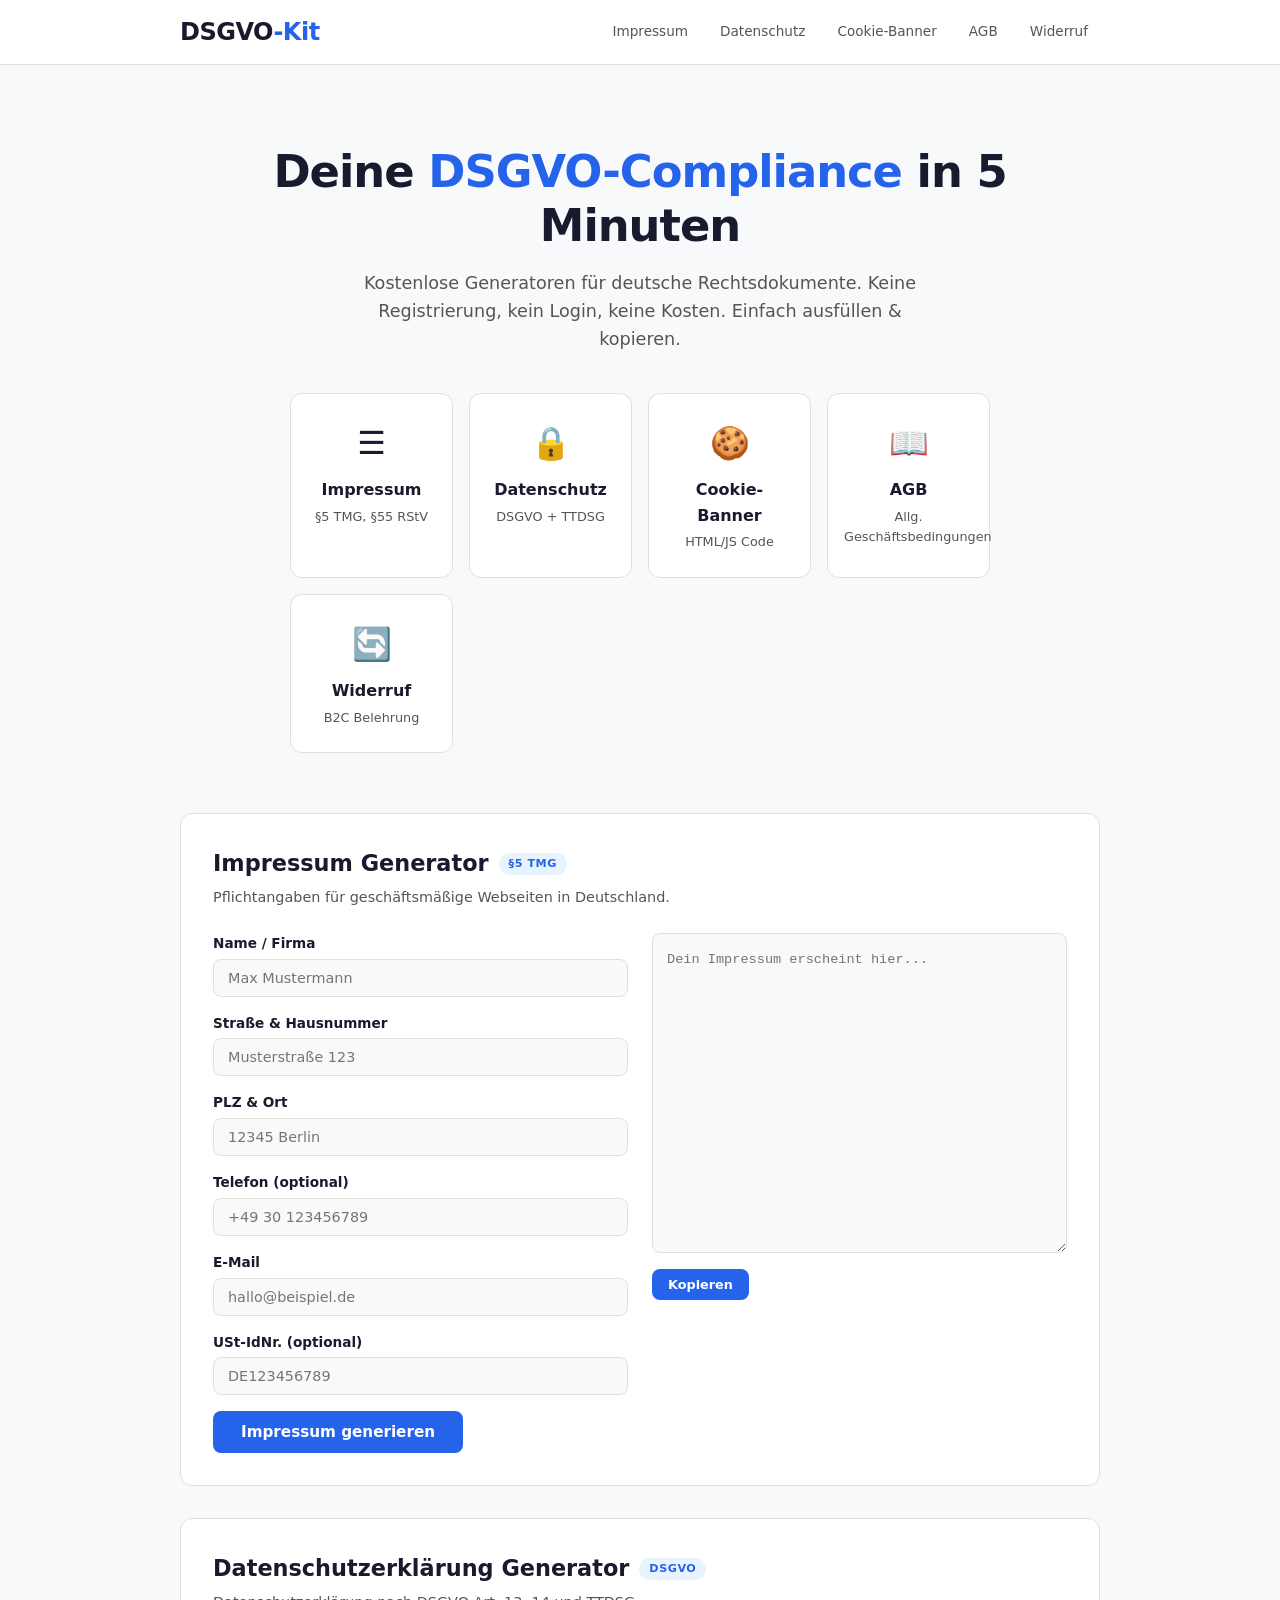
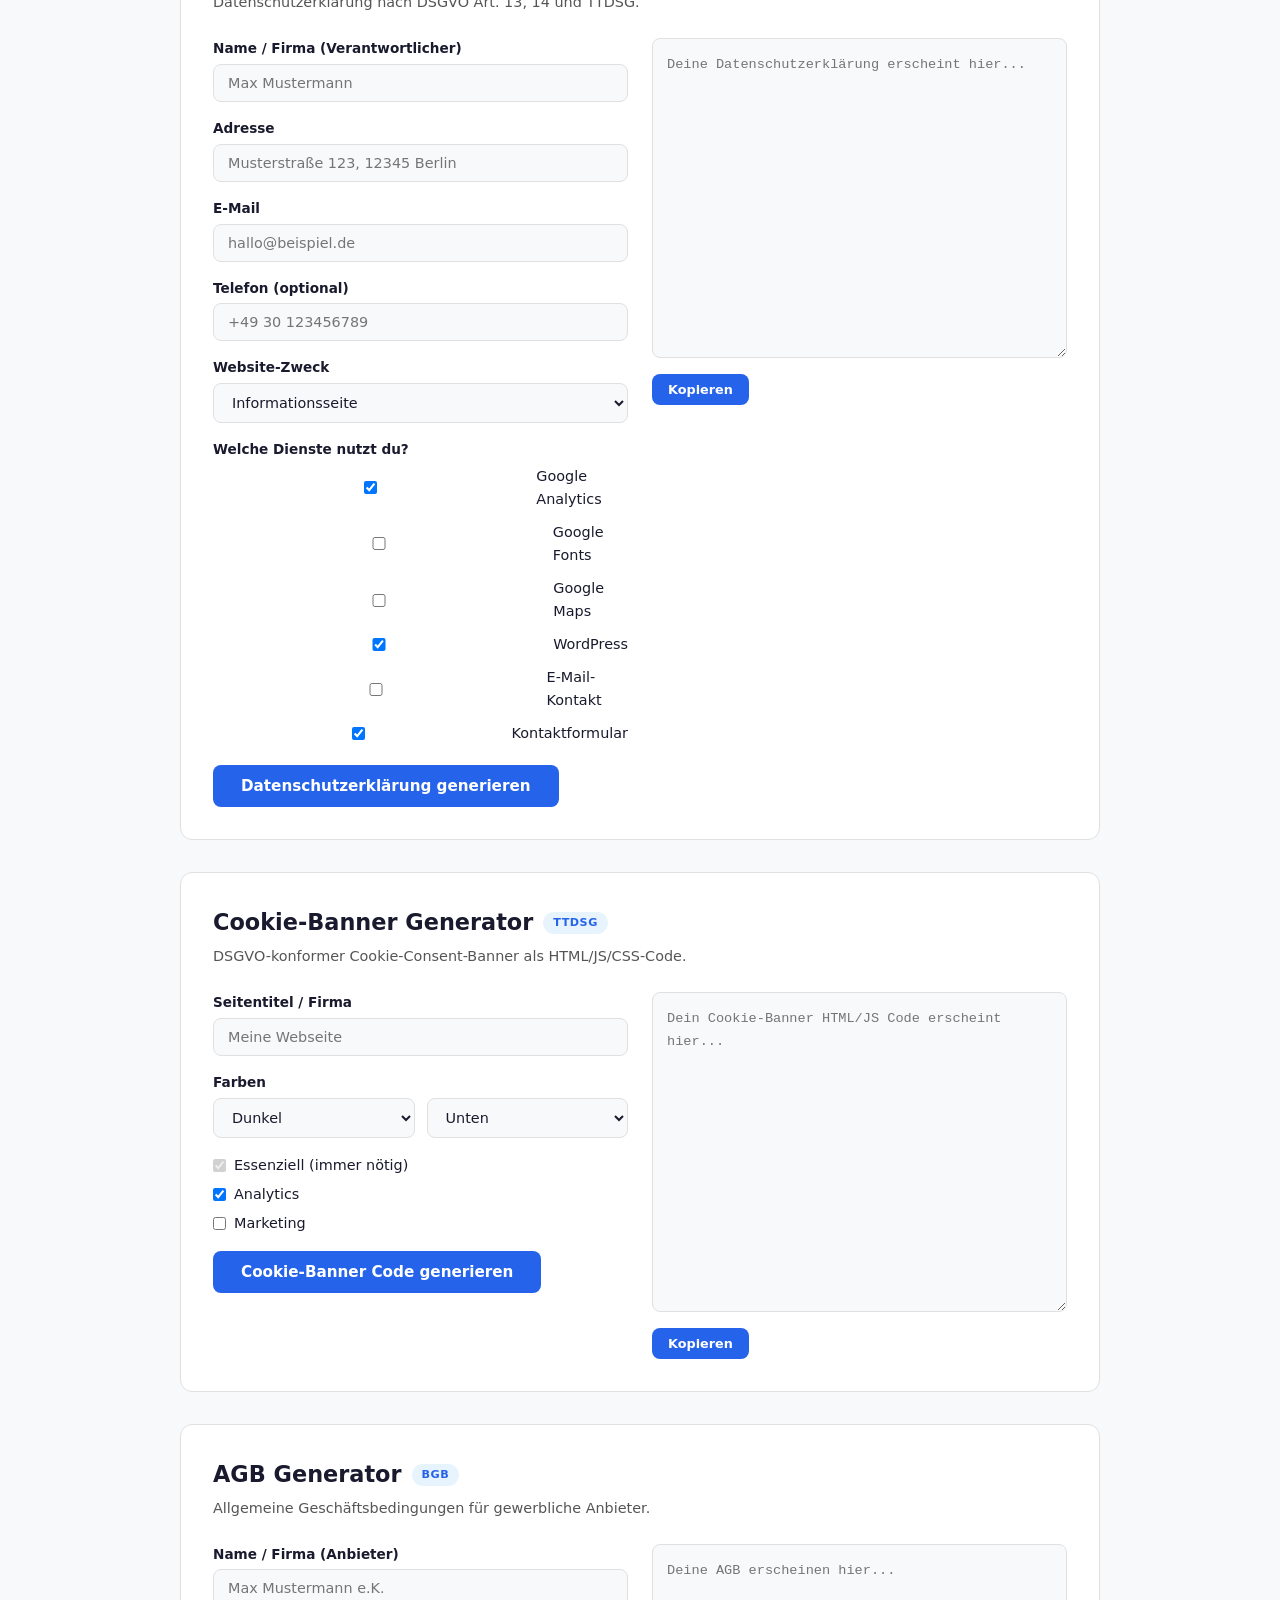
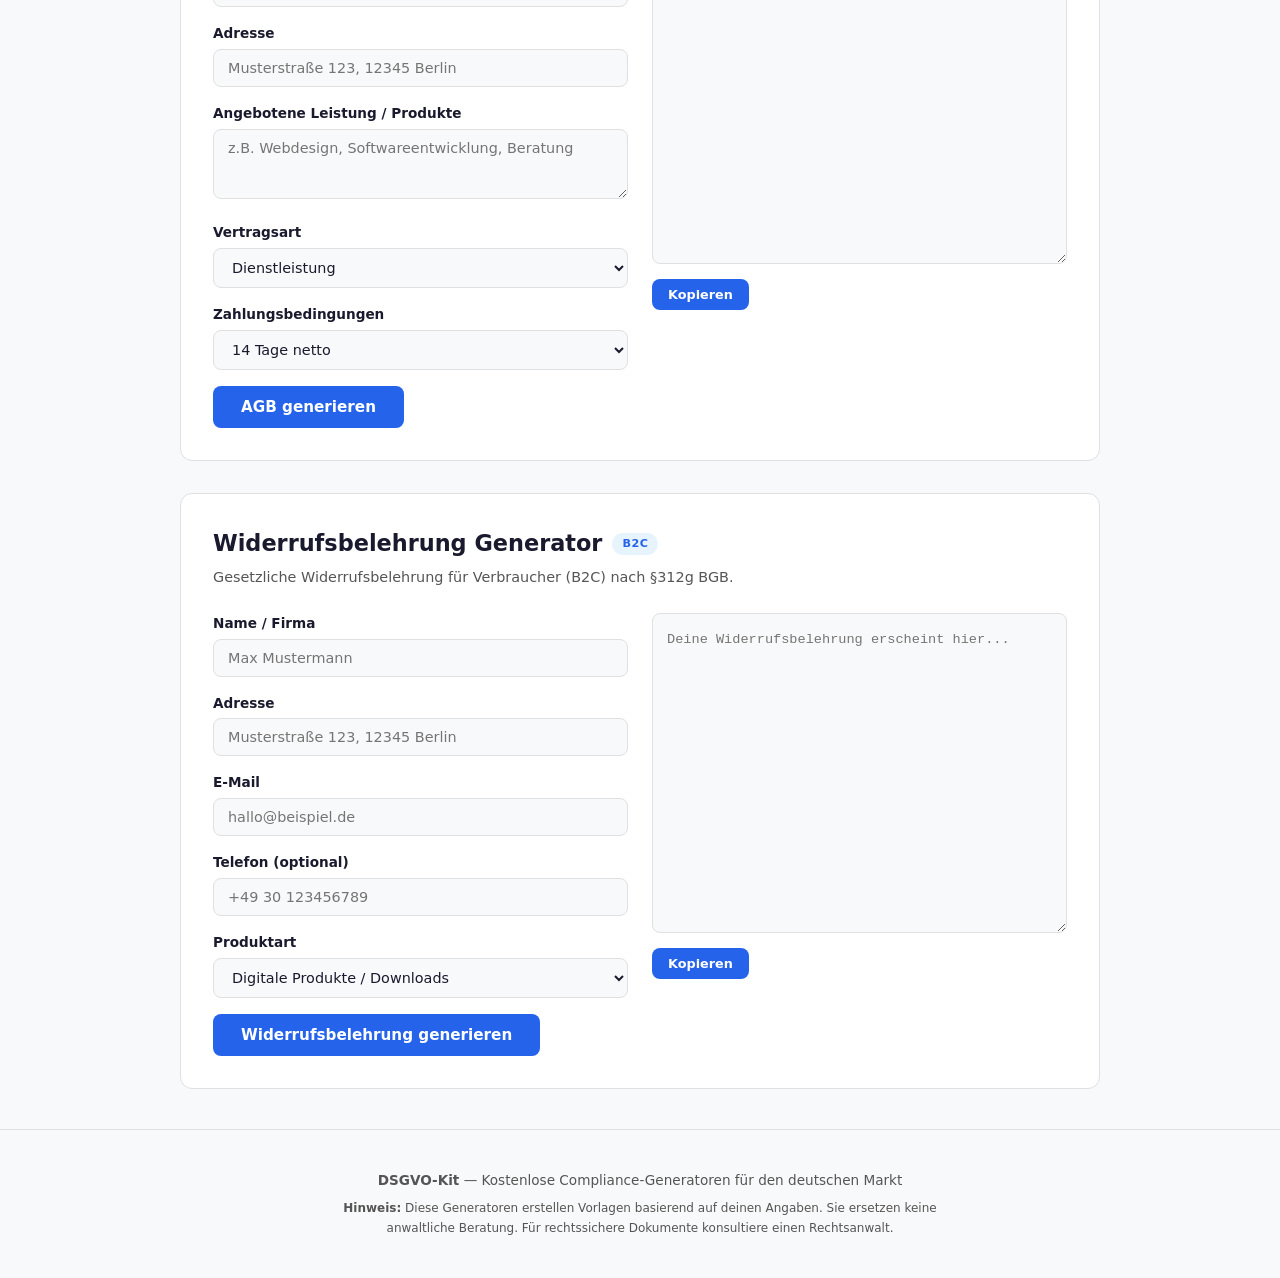
==== index.html @ 8b3e4a61 "Initial: DSGVO-Kit German compliance generators" ====
<!DOCTYPE html>
<html lang="de">
<head>
<meta charset="UTF-8">
<meta name="viewport" content="width=device-width, initial-scale=1.0">
<title>DSGVO-Kit — Deutsche Compliance Generatoren</title>
<meta name="description" content="Kostenlose Generatoren für Impressum, Datenschutzerklärung, Cookie-Banner, AGB und Widerrufsbelehrung. DSGVO-konform, deutsch, kein Login.">
<link rel="stylesheet" href="style.css">
</head>
<body>
<header>
<div class="container header-inner">
<div class="logo">DSGVO<span>-Kit</span></div>
<nav>
<a href="#impressum">Impressum</a>
<a href="#datenschutz">Datenschutz</a>
<a href="#cookie">Cookie-Banner</a>
<a href="#agb">AGB</a>
<a href="#widerruf">Widerruf</a>
</nav>
</div>
</header>

<section class="hero">
<div class="container">
<h1>Deine <span class="accent">DSGVO-Compliance</span> in 5 Minuten</h1>
<p>Kostenlose Generatoren für deutsche Rechtsdokumente. Keine Registrierung, kein Login, keine Kosten. Einfach ausfüllen &amp; kopieren.</p>
<div class="hero-grid">
<a href="#impressum" class="hero-card">
<div class="hero-card-icon">&#9776;</div>
<h3>Impressum</h3>
<p>§5 TMG, §55 RStV</p>
</a>
<a href="#datenschutz" class="hero-card">
<div class="hero-card-icon">&#128274;</div>
<h3>Datenschutz</h3>
<p>DSGVO + TTDSG</p>
</a>
<a href="#cookie" class="hero-card">
<div class="hero-card-icon">&#127850;</div>
<h3>Cookie-Banner</h3>
<p>HTML/JS Code</p>
</a>
<a href="#agb" class="hero-card">
<div class="hero-card-icon">&#128214;</div>
<h3>AGB</h3>
<p>Allg. Geschäftsbedingungen</p>
</a>
<a href="#widerruf" class="hero-card">
<div class="hero-card-icon">&#128260;</div>
<h3>Widerruf</h3>
<p>B2C Belehrung</p>
</a>
</div>
</div>
</section>

<main class="container">

<!-- IMPRESSUM -->
<section id="impressum" class="generator">
<h2>Impressum Generator <span class="badge">§5 TMG</span></h2>
<p class="gen-desc">Pflichtangaben für geschäftsmäßige Webseiten in Deutschland.</p>
<div class="gen-layout">
<div class="gen-form">
<div class="form-group">
<label>Name / Firma</label>
<input type="text" id="imp-name" placeholder="Max Mustermann">
</div>
<div class="form-group">
<label>Straße &amp; Hausnummer</label>
<input type="text" id="imp-street" placeholder="Musterstraße 123">
</div>
<div class="form-group">
<label>PLZ &amp; Ort</label>
<input type="text" id="imp-city" placeholder="12345 Berlin">
</div>
<div class="form-group">
<label>Telefon (optional)</label>
<input type="text" id="imp-phone" placeholder="+49 30 123456789">
</div>
<div class="form-group">
<label>E-Mail</label>
<input type="email" id="imp-email" placeholder="hallo@beispiel.de">
</div>
<div class="form-group">
<label>USt-IdNr. (optional)</label>
<input type="text" id="imp-ust" placeholder="DE123456789">
</div>
<button class="btn" onclick="generateImpressum()">Impressum generieren</button>
</div>
<div class="gen-output">
<textarea id="imp-output" readonly placeholder="Dein Impressum erscheint hier..."></textarea>
<button class="btn btn-small" onclick="copyOutput('imp-output')">Kopieren</button>
</div>
</div>
</section>

<!-- DATENSCHUTZ -->
<section id="datenschutz" class="generator">
<h2>Datenschutzerklärung Generator <span class="badge">DSGVO</span></h2>
<p class="gen-desc">Datenschutzerklärung nach DSGVO Art. 13, 14 und TTDSG.</p>
<div class="gen-layout">
<div class="gen-form">
<div class="form-group">
<label>Name / Firma (Verantwortlicher)</label>
<input type="text" id="ds-name" placeholder="Max Mustermann">
</div>
<div class="form-group">
<label>Adresse</label>
<input type="text" id="ds-addr" placeholder="Musterstraße 123, 12345 Berlin">
</div>
<div class="form-group">
<label>E-Mail</label>
<input type="email" id="ds-email" placeholder="hallo@beispiel.de">
</div>
<div class="form-group">
<label>Telefon (optional)</label>
<input type="text" id="ds-phone" placeholder="+49 30 123456789">
</div>
<div class="form-group">
<label>Website-Zweck</label>
<select id="ds-purpose">
<option value="info">Informationsseite</option>
<option value="shop">Onlineshop</option>
<option value="service">Dienstleistung</option>
<option value="blog">Blog / Content</option>
<option value="other">Sonstiges</option>
</select>
</div>
<div class="form-group">
<label>Welche Dienste nutzt du?</label>
<div class="checkbox-group">
<label><input type="checkbox" id="ds-ga" checked> Google Analytics</label>
<label><input type="checkbox" id="ds-gfonts"> Google Fonts</label>
<label><input type="checkbox" id="ds-gmaps"> Google Maps</label>
<label><input type="checkbox" id="ds-wp" checked> WordPress</label>
<label><input type="checkbox" id="ds-mail"> E-Mail-Kontakt</label>
<label><input type="checkbox" id="ds-contact" checked> Kontaktformular</label>
</div>
</div>
<button class="btn" onclick="generateDatenschutz()">Datenschutzerklärung generieren</button>
</div>
<div class="gen-output">
<textarea id="ds-output" readonly placeholder="Deine Datenschutzerklärung erscheint hier..."></textarea>
<button class="btn btn-small" onclick="copyOutput('ds-output')">Kopieren</button>
</div>
</div>
</section>

<!-- COOKIE-BANNER -->
<section id="cookie" class="generator">
<h2>Cookie-Banner Generator <span class="badge">TTDSG</span></h2>
<p class="gen-desc">DSGVO-konformer Cookie-Consent-Banner als HTML/JS/CSS-Code.</p>
<div class="gen-layout">
<div class="gen-form">
<div class="form-group">
<label>Seitentitel / Firma</label>
<input type="text" id="cb-name" placeholder="Meine Webseite">
</div>
<div class="form-group">
<label>Farben</label>
<div class="form-row">
<select id="cb-theme">
<option value="dark">Dunkel</option>
<option value="light">Hell</option>
<option value="primary">Primärfarbe</option>
</select>
<select id="cb-position">
<option value="bottom">Unten</option>
<option value="top">Oben</option>
<option value="modal">Modal</option>
</select>
</div>
</div>
<div class="checkbox-group">
<label><input type="checkbox" id="cb-functional" checked disabled> Essenziell (immer nötig)</label>
<label><input type="checkbox" id="cb-analytics" checked> Analytics</label>
<label><input type="checkbox" id="cb-marketing"> Marketing</label>
</div>
<button class="btn" onclick="generateCookieBanner()">Cookie-Banner Code generieren</button>
</div>
<div class="gen-output">
<textarea id="cb-output" readonly placeholder="Dein Cookie-Banner HTML/JS Code erscheint hier..." style="font-family: monospace;"></textarea>
<button class="btn btn-small" onclick="copyOutput('cb-output')">Kopieren</button>
</div>
</div>
</section>

<!-- AGB -->
<section id="agb" class="generator">
<h2>AGB Generator <span class="badge">BGB</span></h2>
<p class="gen-desc">Allgemeine Geschäftsbedingungen für gewerbliche Anbieter.</p>
<div class="gen-layout">
<div class="gen-form">
<div class="form-group">
<label>Name / Firma (Anbieter)</label>
<input type="text" id="agb-name" placeholder="Max Mustermann e.K.">
</div>
<div class="form-group">
<label>Adresse</label>
<input type="text" id="agb-addr" placeholder="Musterstraße 123, 12345 Berlin">
</div>
<div class="form-group">
<label>Angebotene Leistung / Produkte</label>
<textarea id="agb-services" rows="3" placeholder="z.B. Webdesign, Softwareentwicklung, Beratung"></textarea>
</div>
<div class="form-group">
<label>Vertragsart</label>
<select id="agb-type">
<option value="service">Dienstleistung</option>
<option value="digital">Digitale Produkte</option>
<option value="physical">Physische Produkte</option>
<option value="mixed">Beides</option>
</select>
</div>
<div class="form-group">
<label>Zahlungsbedingungen</label>
<select id="agb-payment">
<option value="14">14 Tage netto</option>
<option value="30">30 Tage netto</option>
<option value="sofort">Sofort fällig</option>
<option value="vorkasse">Vorkasse</option>
</select>
</div>
<button class="btn" onclick="generateAGB()">AGB generieren</button>
</div>
<div class="gen-output">
<textarea id="agb-output" readonly placeholder="Deine AGB erscheinen hier..."></textarea>
<button class="btn btn-small" onclick="copyOutput('agb-output')">Kopieren</button>
</div>
</div>
</section>

<!-- WIDERRUF -->
<section id="widerruf" class="generator">
<h2>Widerrufsbelehrung Generator <span class="badge">B2C</span></h2>
<p class="gen-desc">Gesetzliche Widerrufsbelehrung für Verbraucher (B2C) nach §312g BGB.</p>
<div class="gen-layout">
<div class="gen-form">
<div class="form-group">
<label>Name / Firma</label>
<input type="text" id="wi-name" placeholder="Max Mustermann">
</div>
<div class="form-group">
<label>Adresse</label>
<input type="text" id="wi-addr" placeholder="Musterstraße 123, 12345 Berlin">
</div>
<div class="form-group">
<label>E-Mail</label>
<input type="email" id="wi-email" placeholder="hallo@beispiel.de">
</div>
<div class="form-group">
<label>Telefon (optional)</label>
<input type="text" id="wi-phone" placeholder="+49 30 123456789">
</div>
<div class="form-group">
<label>Produktart</label>
<select id="wi-type">
<option value="digital">Digitale Produkte / Downloads</option>
<option value="physical">Physische Produkte (Waren)</option>
<option value="service">Dienstleistungen</option>
<option value="mixed">Verschiedenes</option>
</select>
</div>
<button class="btn" onclick="generateWiderruf()">Widerrufsbelehrung generieren</button>
</div>
<div class="gen-output">
<textarea id="wi-output" readonly placeholder="Deine Widerrufsbelehrung erscheint hier..."></textarea>
<button class="btn btn-small" onclick="copyOutput('wi-output')">Kopieren</button>
</div>
</div>
</section>

</main>

<footer>
<div class="container footer-inner">
<p><strong>DSGVO-Kit</strong> — Kostenlose Compliance-Generatoren für den deutschen Markt</p>
<p class="footer-meta">
<strong>Hinweis:</strong> Diese Generatoren erstellen Vorlagen basierend auf deinen Angaben. Sie ersetzen keine anwaltliche Beratung. Für rechtssichere Dokumente konsultiere einen Rechtsanwalt.
</p>
</div>
</footer>

<script src="script.js"></script>
</body>
</html>
---- style.css ----
*{margin:0;padding:0;box-sizing:border-box}
:root{--bg:#f8f9fa;--surface:#fff;--text:#1a1a2e;--text2:#555;--border:#e0e0e0;--accent:#2563eb;--accent2:#1d4ed8;--btn-text:#fff;--badge-bg:#e8f4fd;--badge-text:#2563eb;--shadow:0 2px 12px rgba(0,0,0,.08);--radius:12px}
@media(prefers-color-scheme:dark){:root{--bg:#0f172a;--surface:#1e293b;--text:#f1f5f9;--text2:#94a3b8;--border:#334155;--accent:#3b82f6;--accent2:#60a5fa;--badge-bg:#1e3a5f;--badge-text:#60a5fa;--shadow:0 2px 12px rgba(0,0,0,.3)}}
html{scroll-behavior:smooth;scroll-padding-top:80px}
body{font-family:-apple-system,BlinkMacSystemFont,'Segoe UI',system-ui,sans-serif;background:var(--bg);color:var(--text);line-height:1.6}
.container{max-width:960px;margin:0 auto;padding:0 20px}

header{background:var(--surface);border-bottom:1px solid var(--border);position:sticky;top:0;z-index:100;backdrop-filter:blur(8px)}
.header-inner{display:flex;align-items:center;justify-content:space-between;height:64px}
.logo{font-size:1.5rem;font-weight:800;letter-spacing:-.5px}
.logo span{color:var(--accent)}
nav{display:flex;gap:8px;flex-wrap:wrap}
nav a{color:var(--text2);text-decoration:none;font-size:.85rem;padding:6px 12px;border-radius:8px;transition:all .2s;font-weight:500}
nav a:hover{color:var(--accent);background:var(--badge-bg)}

.hero{padding:80px 0 60px;text-align:center}
.hero h1{font-size:2.8rem;font-weight:800;letter-spacing:-1px;margin-bottom:16px;line-height:1.2}
.hero .accent{color:var(--accent)}
.hero p{font-size:1.1rem;color:var(--text2);max-width:600px;margin:0 auto 40px}
.hero-grid{display:grid;grid-template-columns:repeat(auto-fit,minmax(160px,1fr));gap:16px;max-width:700px;margin:0 auto}
.hero-card{background:var(--surface);border:1px solid var(--border);border-radius:var(--radius);padding:24px 16px;text-decoration:none;color:var(--text);transition:all .25s}
.hero-card:hover{transform:translateY(-3px);box-shadow:var(--shadow);border-color:var(--accent)}
.hero-card-icon{font-size:2rem;margin-bottom:8px}
.hero-card h3{font-size:1rem;font-weight:700;margin-bottom:4px}
.hero-card p{font-size:.8rem;color:var(--text2);margin:0}

.generator{border:1px solid var(--border);border-radius:var(--radius);background:var(--surface);padding:32px;margin-bottom:32px;scroll-margin-top:80px}
.generator h2{font-size:1.4rem;font-weight:700;margin-bottom:4px;display:flex;align-items:center;gap:10px;flex-wrap:wrap}
.badge{font-size:.7rem;font-weight:600;background:var(--badge-bg);color:var(--badge-text);padding:2px 10px;border-radius:20px;text-transform:uppercase;letter-spacing:.5px}
.gen-desc{color:var(--text2);font-size:.9rem;margin-bottom:24px}
.gen-layout{display:grid;grid-template-columns:1fr 1fr;gap:24px}
@media(max-width:700px){.gen-layout{grid-template-columns:1fr}}

.form-group{margin-bottom:16px}
.form-group label{display:block;font-size:.85rem;font-weight:600;margin-bottom:4px;color:var(--text)}
.form-group input,.form-group select,.form-group textarea{width:100%;padding:10px 14px;border:1px solid var(--border);border-radius:8px;font-size:.9rem;background:var(--bg);color:var(--text);transition:border-color .2s;font-family:inherit}
.form-group input:focus,.form-group select:focus,.form-group textarea:focus{outline:none;border-color:var(--accent)}
.form-row{display:grid;grid-template-columns:1fr 1fr;gap:12px}
.checkbox-group{display:flex;flex-direction:column;gap:6px;margin-bottom:16px}
.checkbox-group label{display:flex;align-items:center;gap:8px;font-weight:400;font-size:.9rem;cursor:pointer}

.btn{display:inline-flex;align-items:center;justify-content:center;padding:12px 28px;background:var(--accent);color:var(--btn-text);border:none;border-radius:8px;font-size:.95rem;font-weight:600;cursor:pointer;transition:all .2s;font-family:inherit}
.btn:hover{background:var(--accent2);transform:translateY(-1px)}
.btn-small{padding:8px 16px;font-size:.8rem;margin-top:8px}
.gen-output textarea{width:100%;height:320px;padding:14px;border:1px solid var(--border);border-radius:8px;font-size:.85rem;line-height:1.7;resize:vertical;background:var(--bg);color:var(--text)}
.gen-output textarea:read-only{cursor:default}

footer{text-align:center;padding:40px 20px;border-top:1px solid var(--border);margin-top:40px}
footer p{font-size:.85rem;color:var(--text2)}
.footer-meta{margin-top:8px;font-size:.75rem;max-width:600px;margin-left:auto;margin-right:auto}
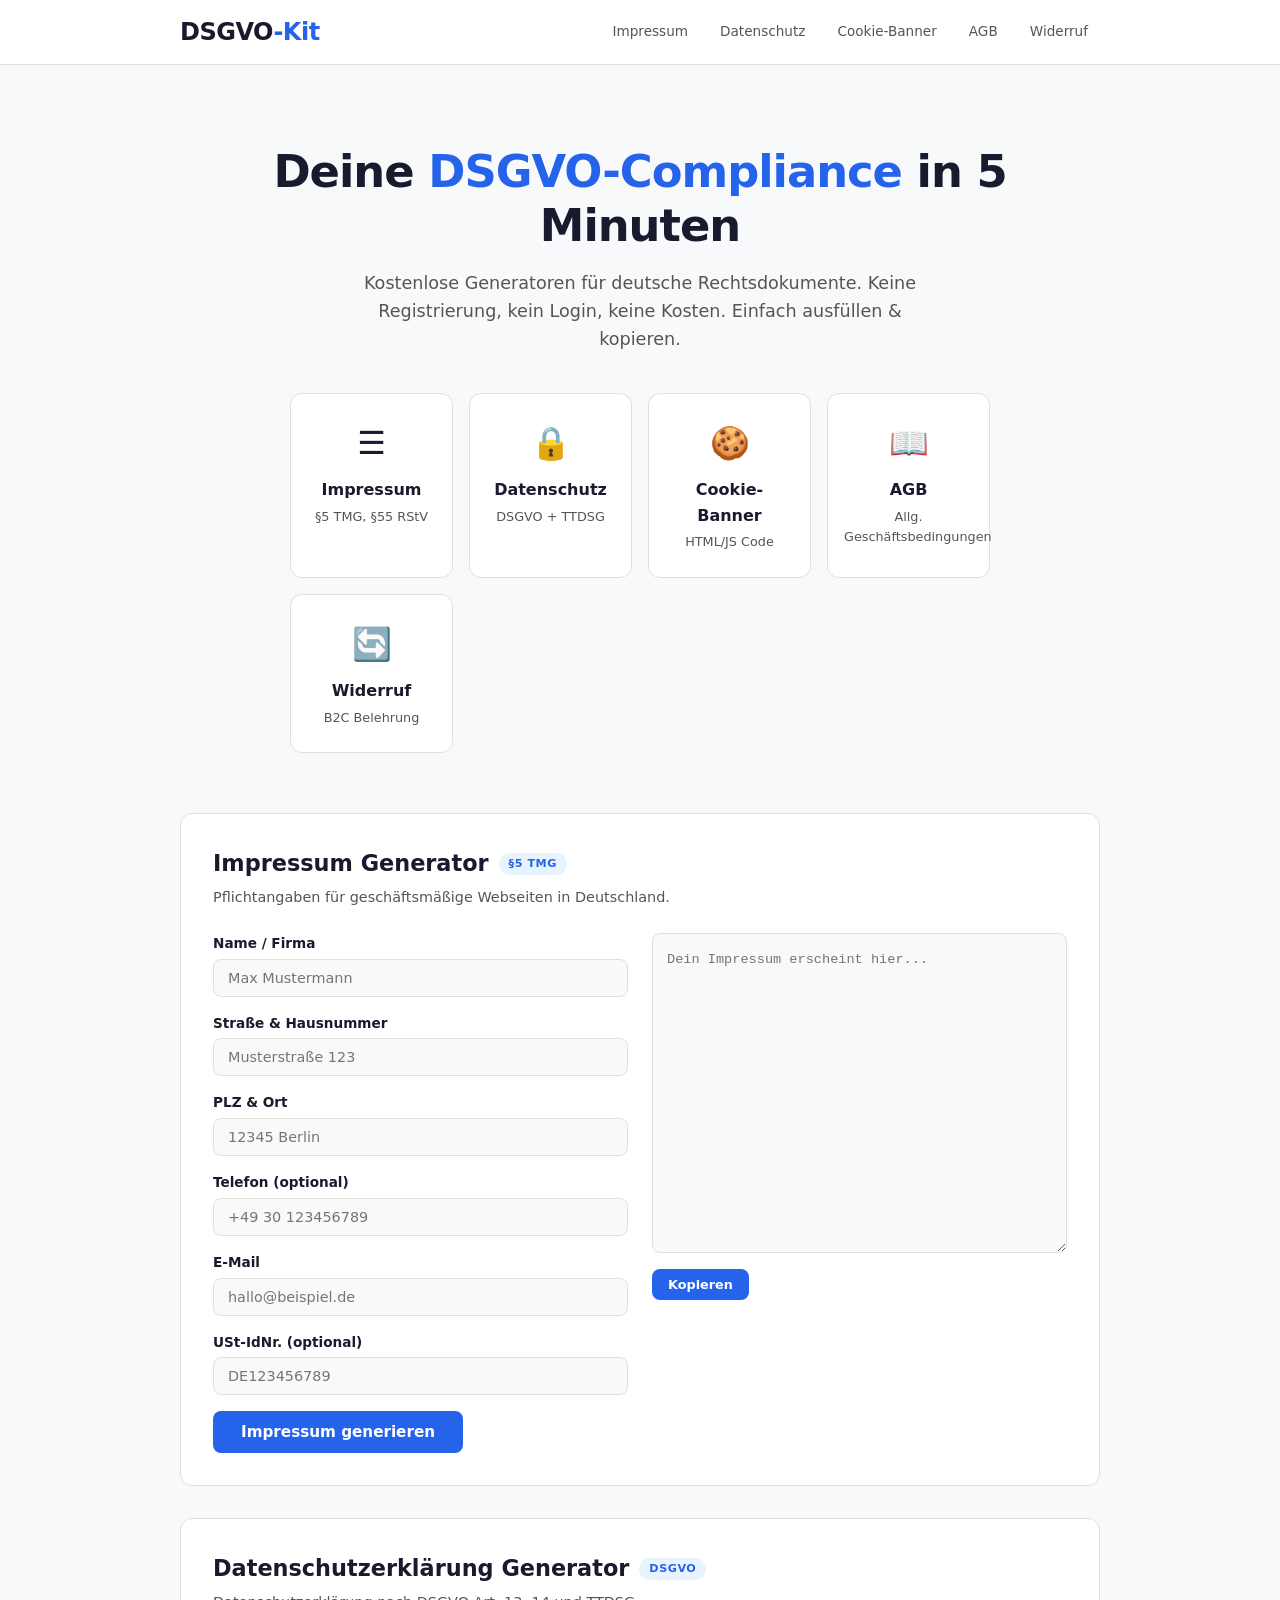
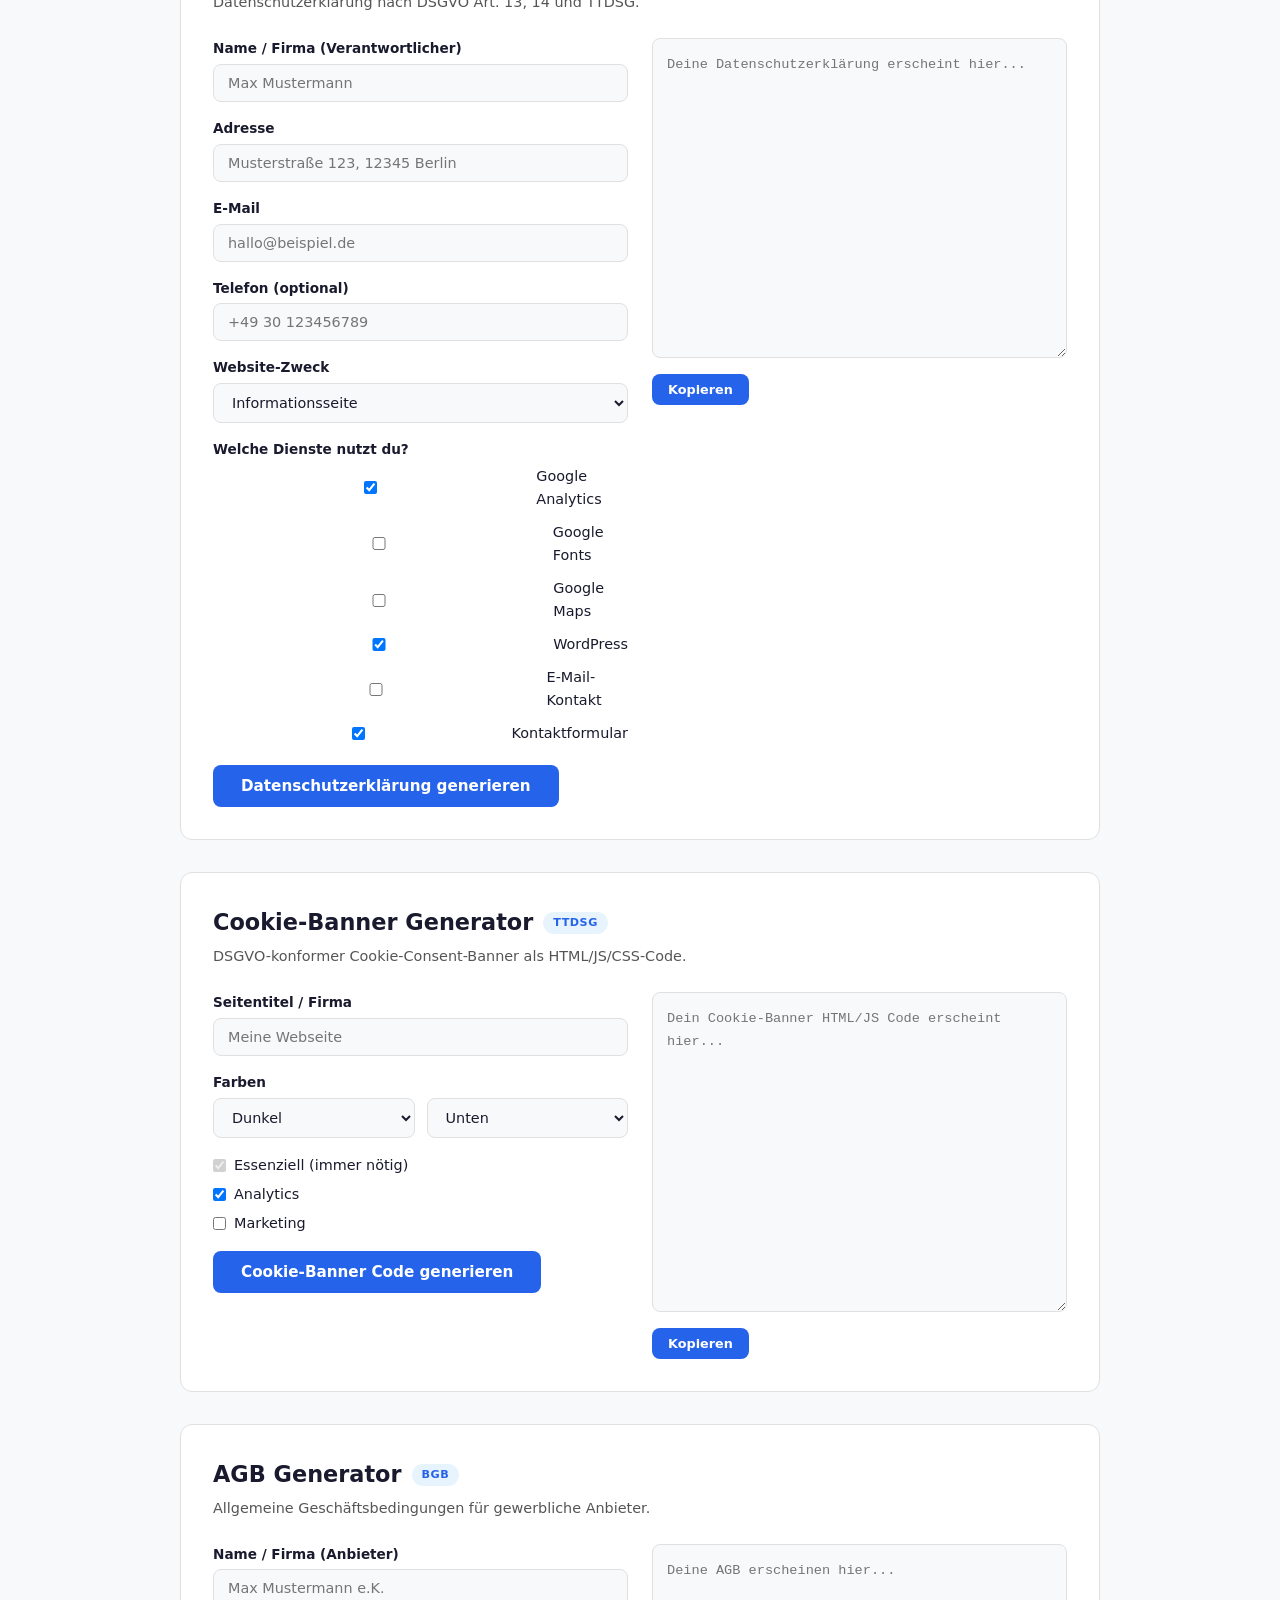
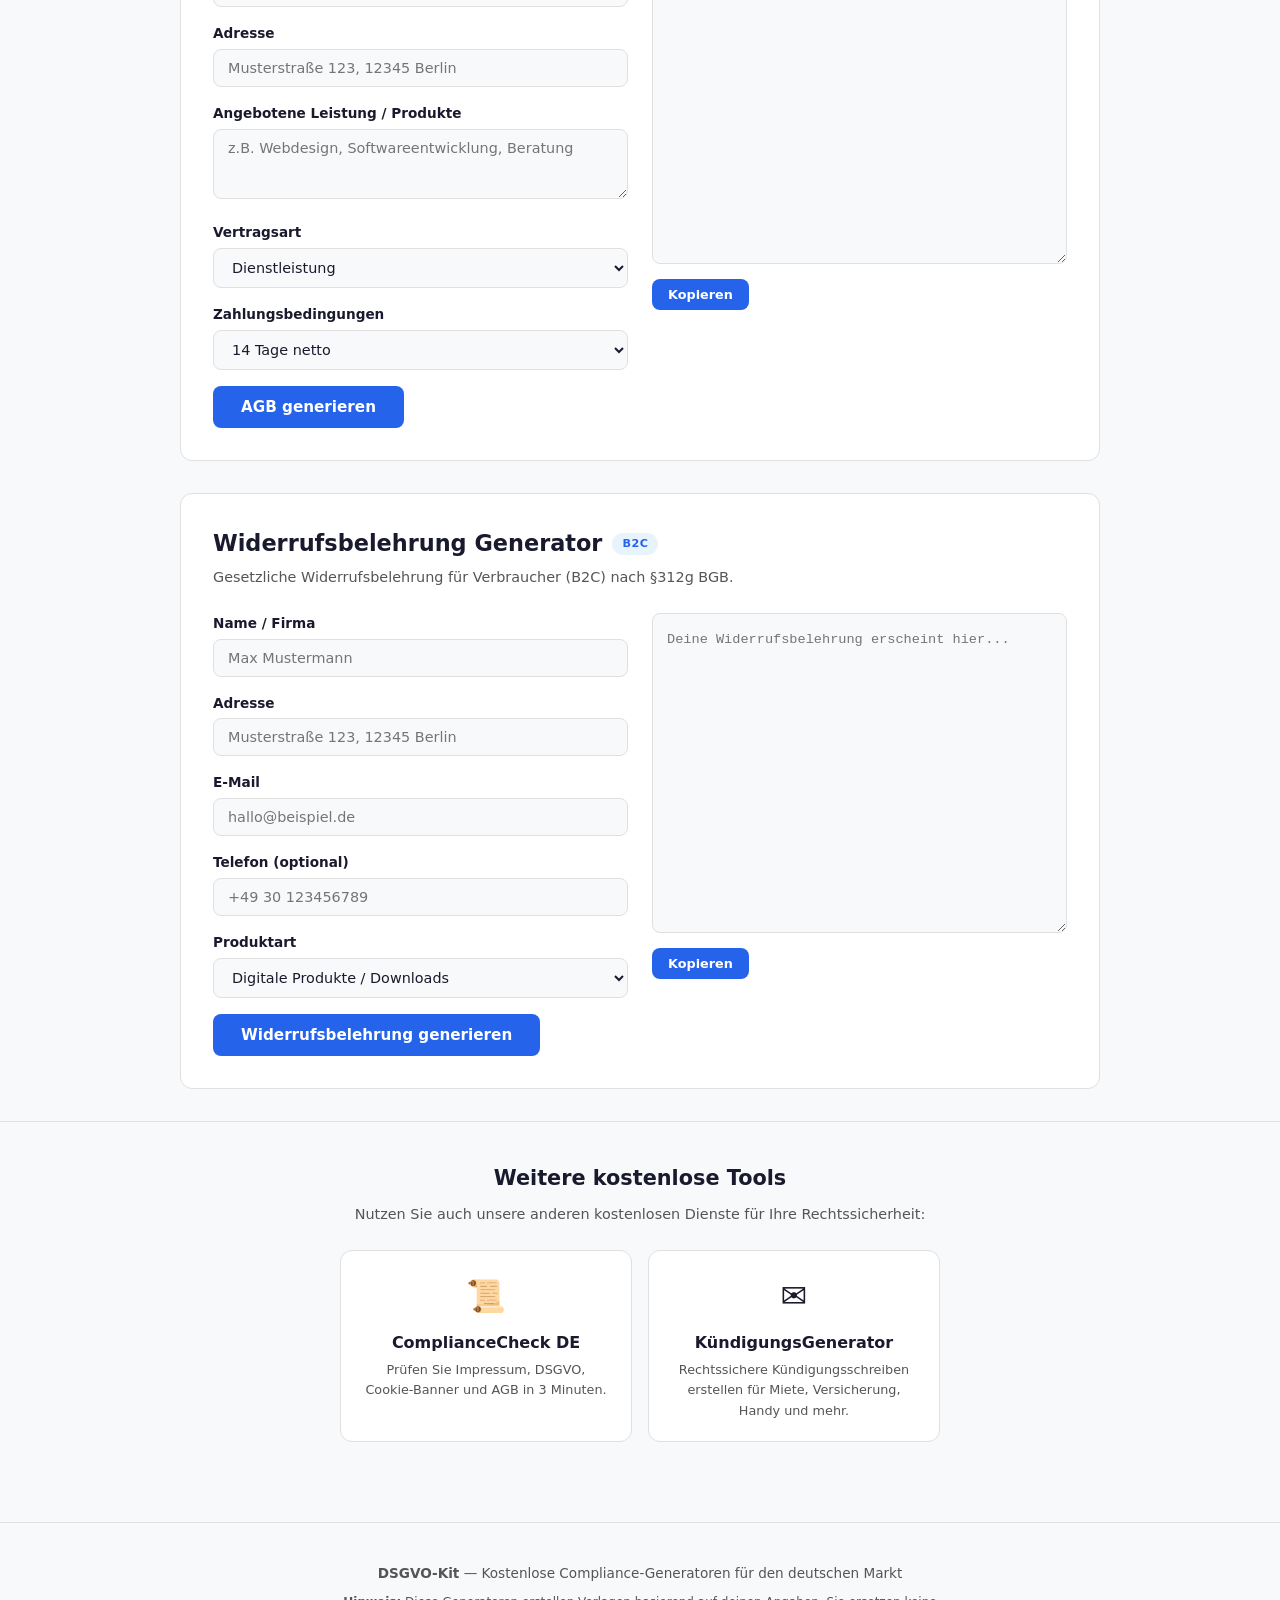
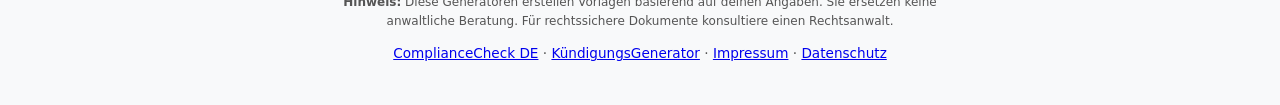
==== commit 7eb1d666: "Add legal pages, SEO, cross-links to DSGVO-Kit - impressum.html (SS5 TMG) - datenschutz.html (DSGVO " ====
--- a/index.html
+++ b/index.html
@@ -5,6 +5,12 @@
 <meta name="viewport" content="width=device-width, initial-scale=1.0">
 <title>DSGVO-Kit — Deutsche Compliance Generatoren</title>
 <meta name="description" content="Kostenlose Generatoren für Impressum, Datenschutzerklärung, Cookie-Banner, AGB und Widerrufsbelehrung. DSGVO-konform, deutsch, kein Login.">
+<meta name="keywords" content="DSGVO, Impressum Generator, Datenschutzerklärung Generator, Cookie Banner, AGB Generator, Widerrufsbelehrung, Compliance, Deutschland">
+<meta property="og:title" content="DSGVO-Kit — Deutsche Compliance Generatoren">
+<meta property="og:description" content="Kostenlose Generatoren für Impressum, Datenschutzerklärung, Cookie-Banner, AGB und Widerrufsbelehrung. DSGVO-konform, deutsch, kein Login.">
+<meta property="og:type" content="website">
+<meta property="og:url" content="https://creativecodingsolutions.github.io/dsgvo-kit/">
+<link rel="canonical" href="https://creativecodingsolutions.github.io/dsgvo-kit/">
 <link rel="stylesheet" href="style.css">
 </head>
 <body>
@@ -274,12 +280,37 @@
 
 </main>
 
+<section style="background:var(--bg);padding:40px 20px;text-align:center;border-top:1px solid var(--border);">
+<div class="container">
+<h2 style="font-size:1.3rem;font-weight:700;margin-bottom:8px;">Weitere kostenlose Tools</h2>
+<p style="color:var(--text2);font-size:.9rem;margin-bottom:24px;">Nutzen Sie auch unsere anderen kostenlosen Dienste für Ihre Rechtssicherheit:</p>
+<div style="display:grid;grid-template-columns:repeat(auto-fit,minmax(200px,1fr));gap:16px;max-width:600px;margin:0 auto;">
+<a href="https://creativecodingsolutions.github.io/compliancecheck-de/" target="_blank" rel="noopener" style="background:var(--surface);border:1px solid var(--border);border-radius:12px;padding:20px;text-decoration:none;color:var(--text);transition:all .25s;display:block;">
+<div style="font-size:2rem;margin-bottom:8px;">&#128220;</div>
+<h3 style="font-size:1rem;font-weight:700;margin-bottom:4px;">ComplianceCheck DE</h3>
+<p style="font-size:.8rem;color:var(--text2);">Prüfen Sie Impressum, DSGVO, Cookie-Banner und AGB in 3 Minuten.</p>
+</a>
+<a href="https://creativecodingsolutions.github.io/kuendigungsgenerator/" target="_blank" rel="noopener" style="background:var(--surface);border:1px solid var(--border);border-radius:12px;padding:20px;text-decoration:none;color:var(--text);transition:all .25s;display:block;">
+<div style="font-size:2rem;margin-bottom:8px;">&#9993;</div>
+<h3 style="font-size:1rem;font-weight:700;margin-bottom:4px;">KündigungsGenerator</h3>
+<p style="font-size:.8rem;color:var(--text2);">Rechtssichere Kündigungsschreiben erstellen für Miete, Versicherung, Handy und mehr.</p>
+</a>
+</div>
+</div>
+</section>
+
 <footer>
 <div class="container footer-inner">
 <p><strong>DSGVO-Kit</strong> — Kostenlose Compliance-Generatoren für den deutschen Markt</p>
 <p class="footer-meta">
 <strong>Hinweis:</strong> Diese Generatoren erstellen Vorlagen basierend auf deinen Angaben. Sie ersetzen keine anwaltliche Beratung. Für rechtssichere Dokumente konsultiere einen Rechtsanwalt.
 </p>
+<p class="footer-links" style="margin-top:12px;">
+<a href="https://creativecodingsolutions.github.io/compliancecheck-de/" target="_blank" rel="noopener">ComplianceCheck DE</a> ·
+<a href="https://creativecodingsolutions.github.io/kuendigungsgenerator/" target="_blank" rel="noopener">KündigungsGenerator</a> ·
+<a href="impressum.html">Impressum</a> ·
+<a href="datenschutz.html">Datenschutz</a>
+</p>
 </div>
 </footer>
 
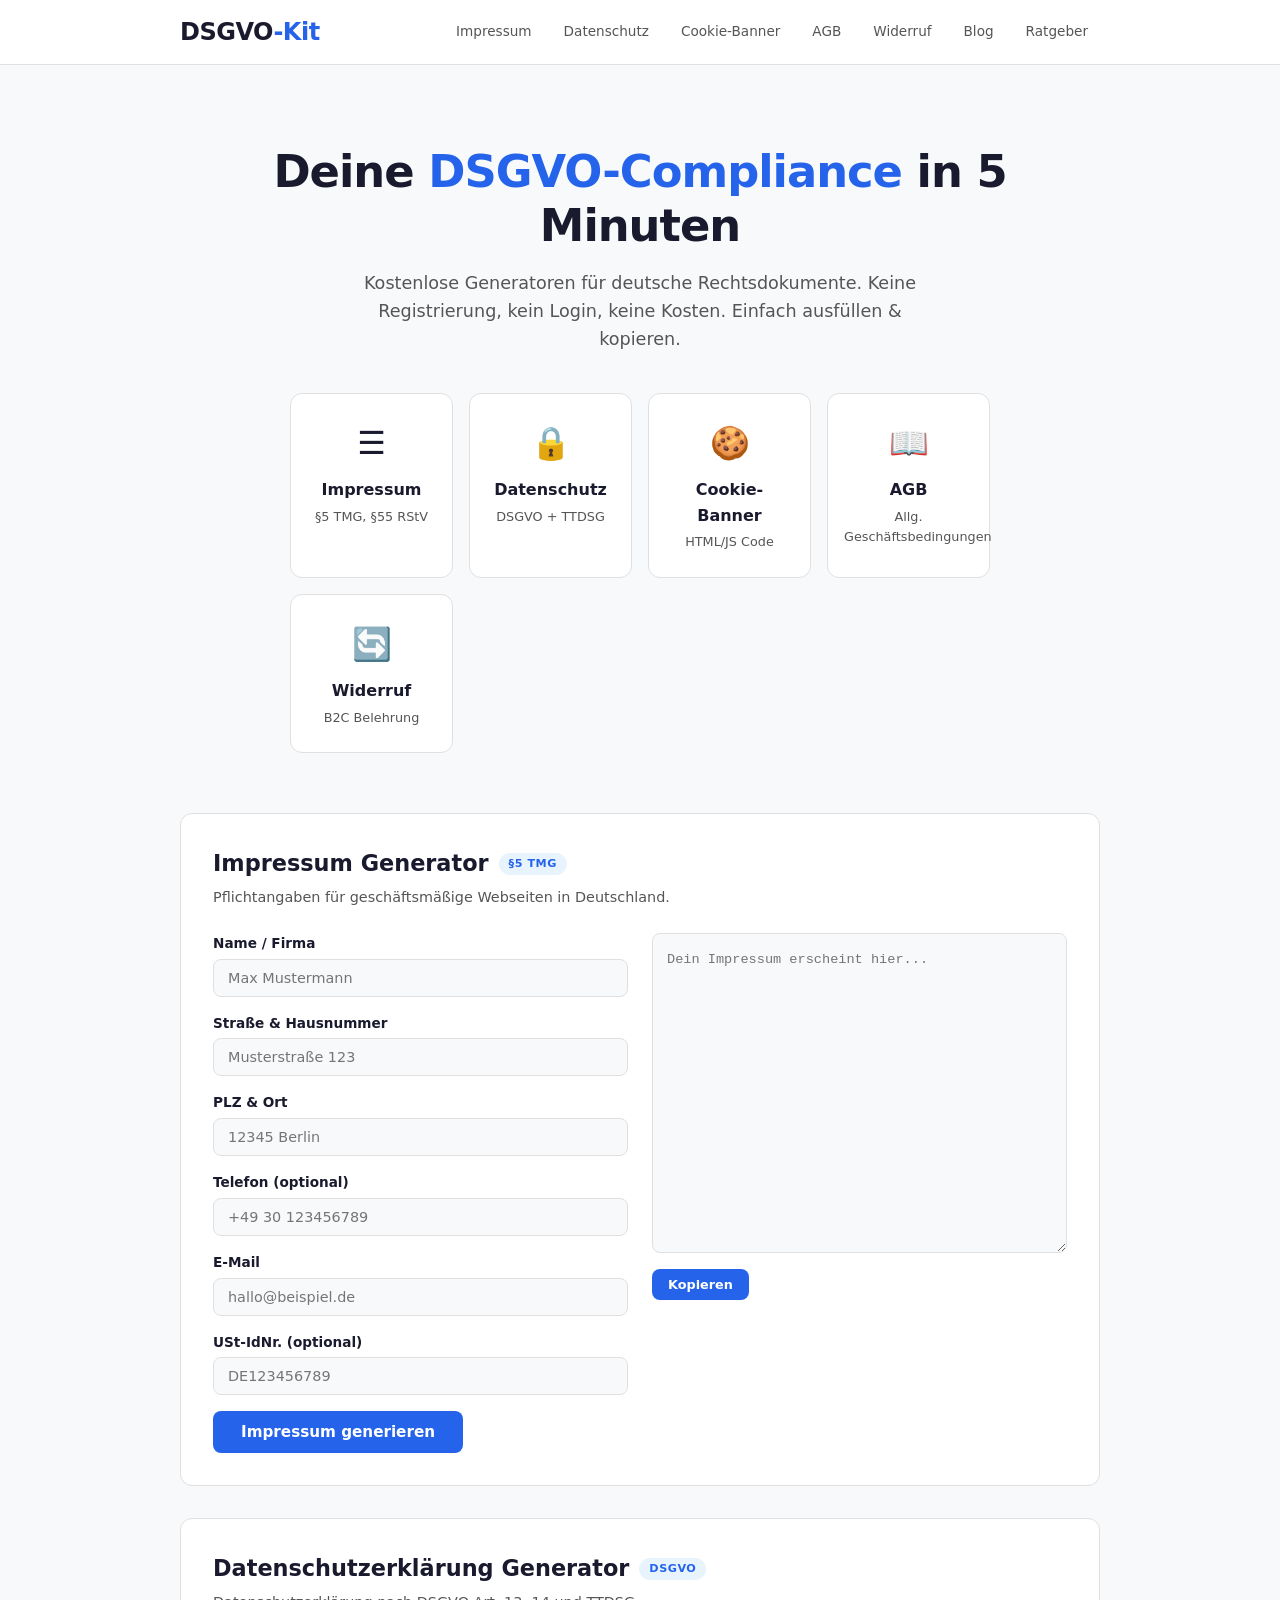
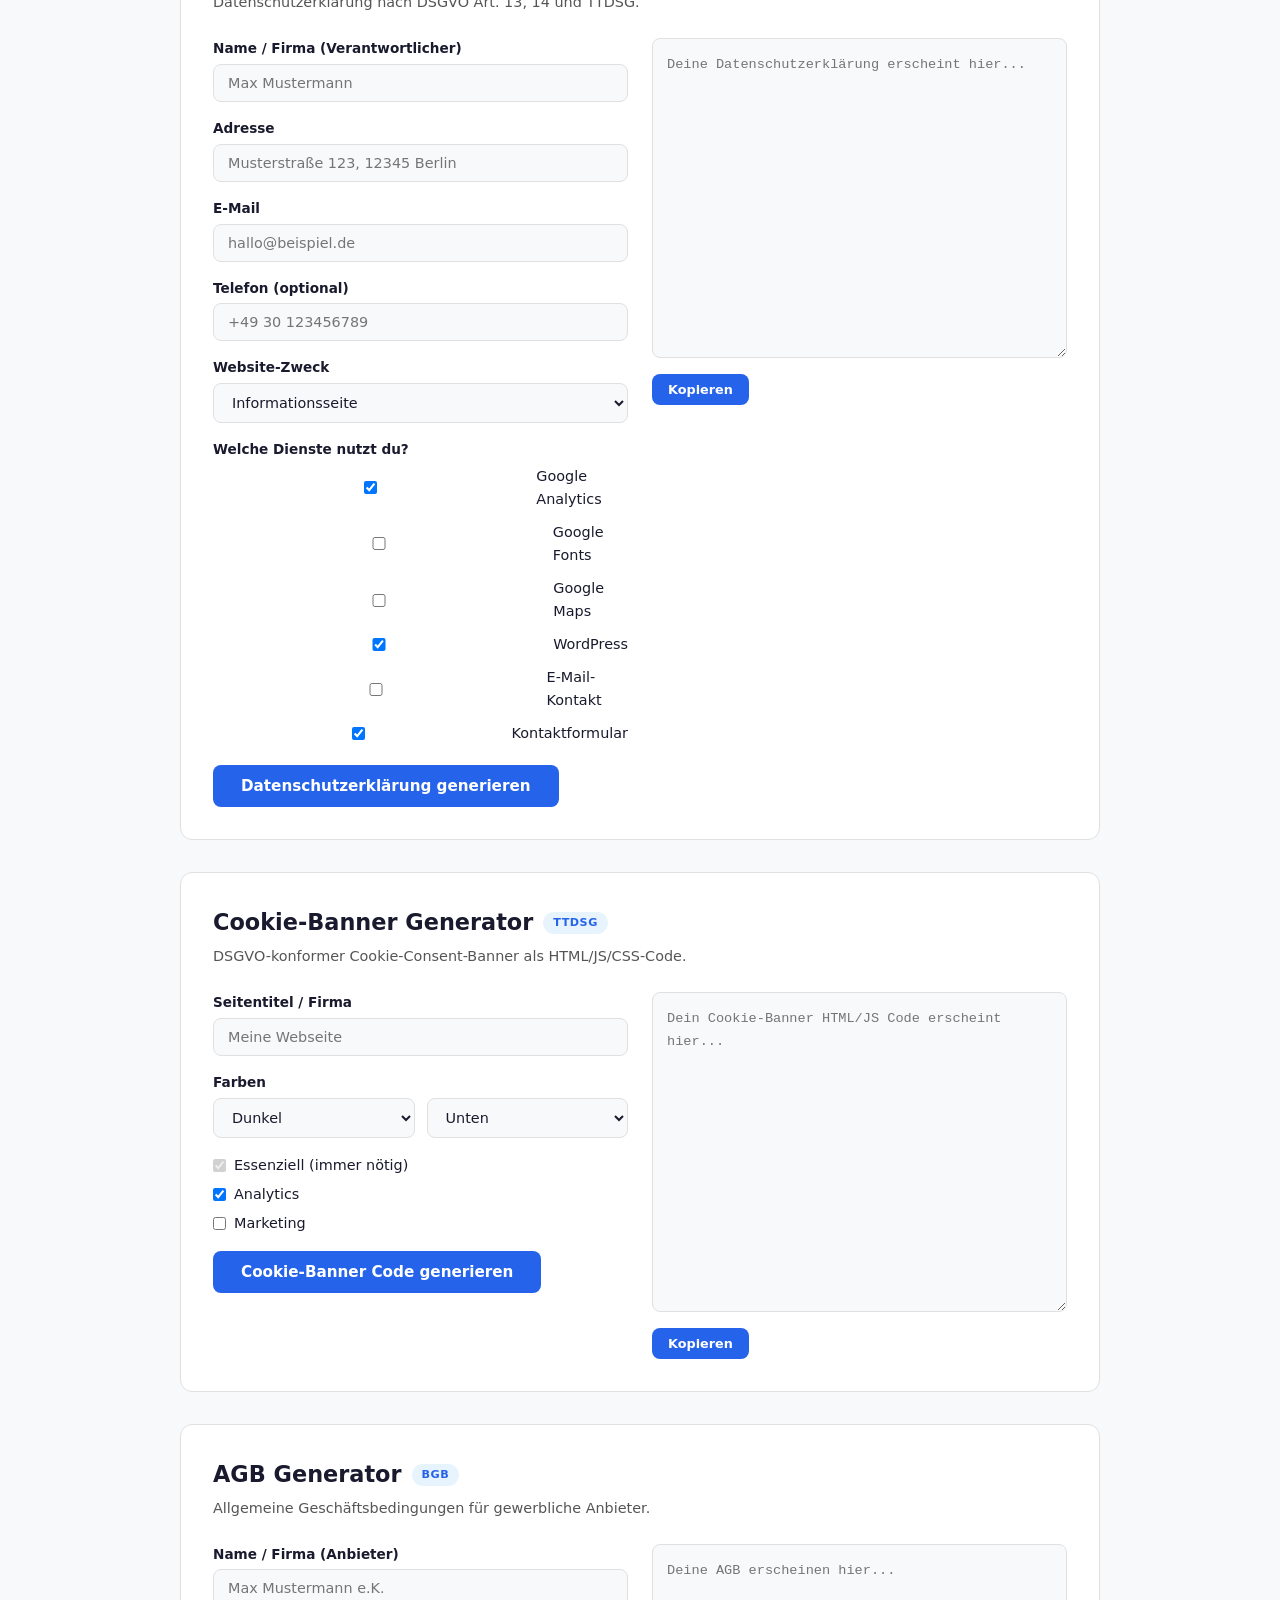
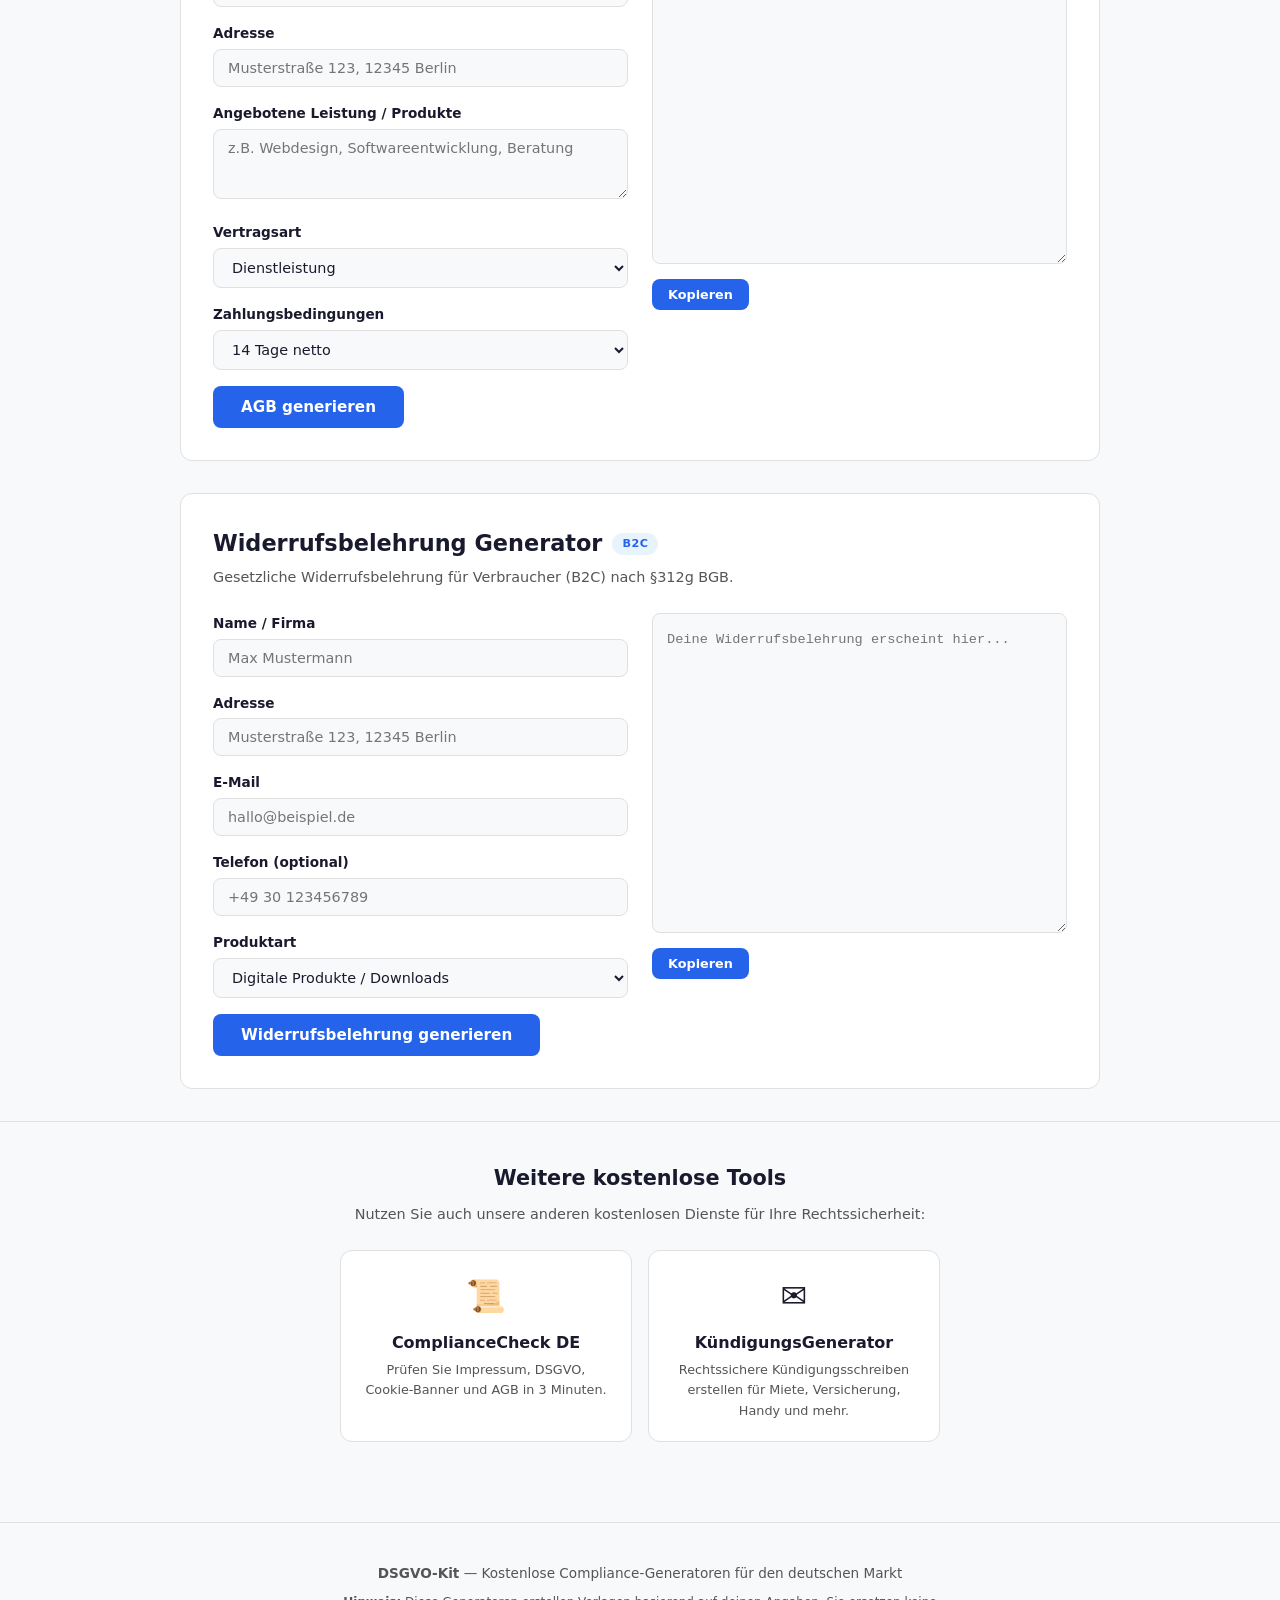
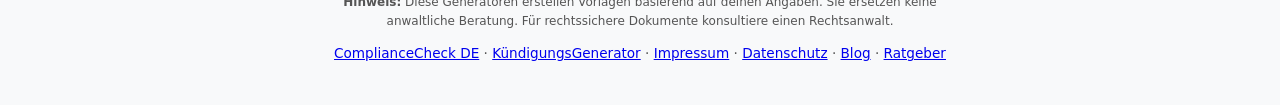
==== commit 983d3a86: "Add blog section: 4 SEO articles, listing page, RSS feed, nav/links across all pages" ====
--- a/index.html
+++ b/index.html
@@ -12,6 +12,25 @@
 <meta property="og:url" content="https://creativecodingsolutions.github.io/dsgvo-kit/">
 <link rel="canonical" href="https://creativecodingsolutions.github.io/dsgvo-kit/">
 <link rel="stylesheet" href="style.css">
+<script defer data-domain="dsgvo-kit.creativecodingsolutions.github.io" src="https://plausible.io/js/script.js"></script>
+<script type="application/ld+json">
+{
+  "@context": "https://schema.org",
+  "@type": "WebApplication",
+  "name": "DSGVO-Kit",
+  "url": "https://creativecodingsolutions.github.io/dsgvo-kit/",
+  "description": "Kostenlose Generatoren für Impressum, Datenschutzerklärung, Cookie-Banner, AGB und Widerrufsbelehrung. DSGVO-konform, deutsch, kein Login.",
+  "applicationCategory": "LegalService",
+  "operatingSystem": "All",
+  "inLanguage": "de-DE",
+  "offers": {
+    "@type": "Offer",
+    "price": "0",
+    "priceCurrency": "EUR"
+  }
+}
+</script>
+<link rel="sitemap" type="application/xml" href="sitemap.xml">
 </head>
 <body>
 <header>
@@ -23,6 +42,8 @@
 <a href="#cookie">Cookie-Banner</a>
 <a href="#agb">AGB</a>
 <a href="#widerruf">Widerruf</a>
+<a href="blog/index.html">Blog</a>
+<a href="faq/impressum-pflicht.html" class="ratgeber">Ratgeber</a>
 </nav>
 </div>
 </header>
@@ -309,7 +330,9 @@
 <a href="https://creativecodingsolutions.github.io/compliancecheck-de/" target="_blank" rel="noopener">ComplianceCheck DE</a> ·
 <a href="https://creativecodingsolutions.github.io/kuendigungsgenerator/" target="_blank" rel="noopener">KündigungsGenerator</a> ·
 <a href="impressum.html">Impressum</a> ·
-<a href="datenschutz.html">Datenschutz</a>
+<a href="datenschutz.html">Datenschutz</a> ·
+<a href="blog/index.html">Blog</a> ·
+<a href="faq/impressum-pflicht.html" class="ratgeber">Ratgeber</a>
 </p>
 </div>
 </footer>
